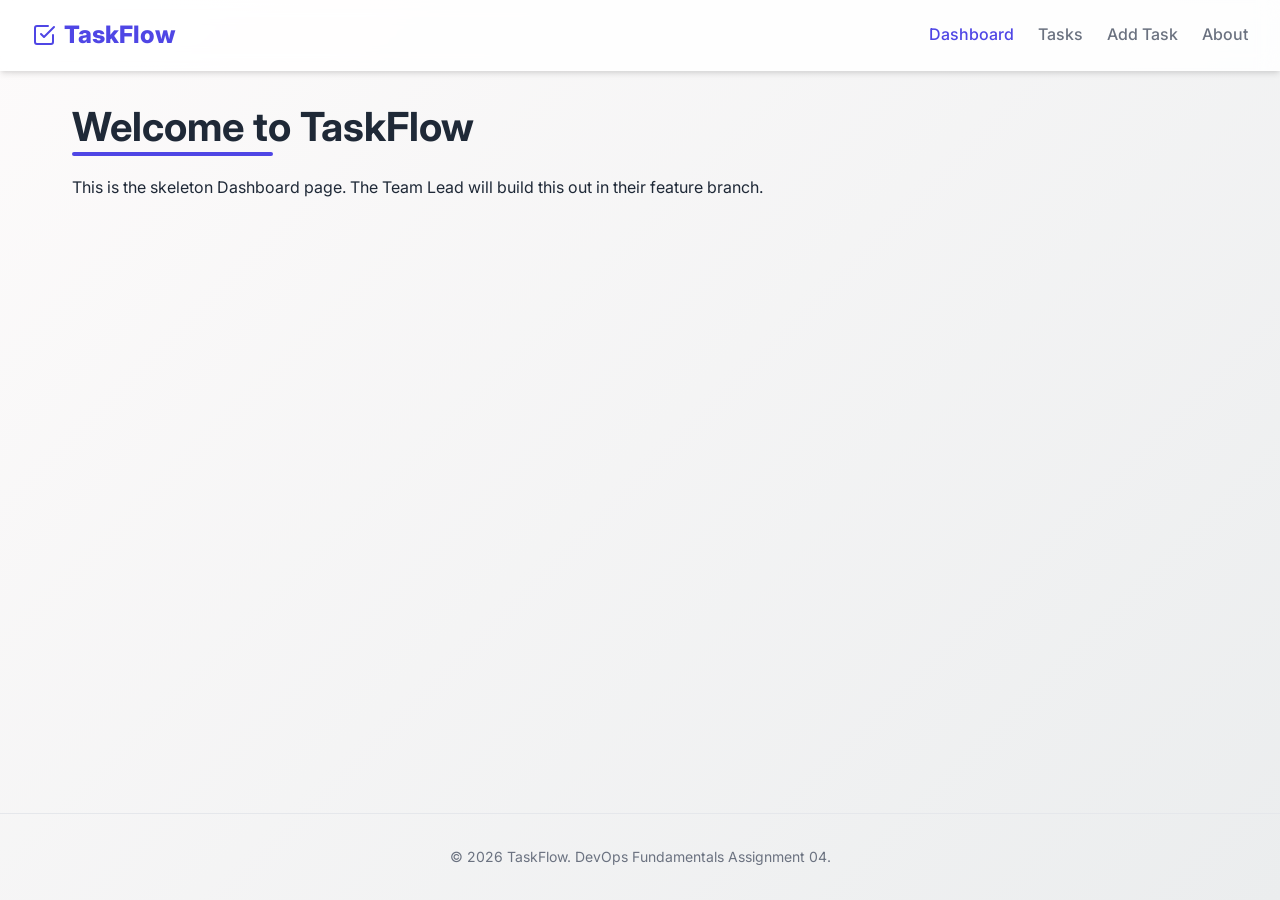
==== index.html @ f93e072d "Initial commit: Repository skeleton and Assignment document" ====
<!DOCTYPE html>
<html lang="en">
<head>
    <meta charset="UTF-8">
    <meta name="viewport" content="width=device-width, initial-scale=1.0">
    <title>TaskFlow - Dashboard</title>
    <link href="https://fonts.googleapis.com/css2?family=Inter:wght@400;500;600;700;800&display=swap" rel="stylesheet">
    <link rel="stylesheet" href="style.css">
</head>
<body>
    <header>
        <a href="index.html" class="logo">
            <svg width="24" height="24" viewBox="0 0 24 24" fill="none" stroke="currentColor" stroke-width="2" stroke-linecap="round" stroke-linejoin="round"><path d="M9 11l3 3L22 4"></path><path d="M21 12v7a2 2 0 0 1-2 2H5a2 2 0 0 1-2-2V5a2 2 0 0 1 2-2h11"></path></svg>
            TaskFlow
        </a>
        <nav>
            <ul>
                <li><a href="index.html" class="active">Dashboard</a></li>
                <li><a href="task-list.html">Tasks</a></li>
                <li><a href="add-task.html">Add Task</a></li>
                <li><a href="about.html">About</a></li>
            </ul>
        </nav>
    </header>

    <main>
        <!-- Content will be added by Team Lead on their feature branch -->
        <h1>Welcome to TaskFlow</h1>
        <p>This is the skeleton Dashboard page. The Team Lead will build this out in their feature branch.</p>
    </main>

    <footer>
        <p>&copy; 2026 TaskFlow. DevOps Fundamentals Assignment 04.</p>
    </footer>
</body>
</html>
---- style.css ----
/* Base Variables & Reset */
:root {
  --primary: #4F46E5;
  --primary-hover: #4338CA;
  --secondary: #10B981;
  --dark: #1F2937;
  --light: #F9FAFB;
  --gray: #6B7280;
  --gray-light: #E5E7EB;
  --danger: #EF4444;
  --warning: #F59E0B;
  --glass: rgba(255, 255, 255, 0.85);
  --glass-border: rgba(255, 255, 255, 0.3);
  --shadow: 0 4px 6px -1px rgba(0, 0, 0, 0.1), 0 2px 4px -1px rgba(0, 0, 0, 0.06);
  --shadow-lg: 0 10px 15px -3px rgba(0, 0, 0, 0.1), 0 4px 6px -2px rgba(0, 0, 0, 0.05);
}

* {
  margin: 0;
  padding: 0;
  box-sizing: border-box;
}

body {
  font-family: 'Inter', -apple-system, BlinkMacSystemFont, "Segoe UI", Roboto, Helvetica, Arial, sans-serif;
  background: linear-gradient(135deg, #fdfbfb 0%, #ebedee 100%);
  color: var(--dark);
  line-height: 1.6;
  min-height: 100vh;
  display: flex;
  flex-direction: column;
}

/* Layout */
header {
  background: var(--glass);
  backdrop-filter: blur(10px);
  border-bottom: 1px solid var(--glass-border);
  padding: 1rem 2rem;
  display: flex;
  justify-content: space-between;
  align-items: center;
  position: sticky;
  top: 0;
  z-index: 100;
  box-shadow: var(--shadow);
}

.logo {
  font-size: 1.5rem;
  font-weight: 800;
  color: var(--primary);
  text-decoration: none;
  display: flex;
  align-items: center;
  gap: 0.5rem;
}

nav ul {
  list-style: none;
  display: flex;
  gap: 1.5rem;
}

nav a {
  text-decoration: none;
  color: var(--gray);
  font-weight: 500;
  transition: color 0.3s ease, transform 0.2s ease;
}

nav a:hover, nav a.active {
  color: var(--primary);
  transform: translateY(-2px);
}

main {
  flex: 1;
  max-width: 1200px;
  margin: 2rem auto;
  padding: 0 2rem;
  width: 100%;
}

/* Typography & General */
h1, h2, h3 {
  font-weight: 700;
  line-height: 1.2;
  margin-bottom: 1rem;
}

h1 {
  font-size: 2.5rem;
  color: var(--dark);
  margin-bottom: 1.5rem;
  position: relative;
  display: inline-block;
}

h1::after {
  content: '';
  position: absolute;
  width: 50%;
  height: 4px;
  bottom: -5px;
  left: 0;
  background: var(--primary);
  border-radius: 2px;
}

/* Components */
.card {
  background: #ffffff;
  border-radius: 16px;
  padding: 2rem;
  box-shadow: var(--shadow);
  transition: transform 0.3s ease, box-shadow 0.3s ease;
  border: 1px solid var(--gray-light);
}

.card:hover {
  transform: translateY(-5px);
  box-shadow: var(--shadow-lg);
}

.btn {
  display: inline-flex;
  align-items: center;
  justify-content: center;
  padding: 0.75rem 1.5rem;
  border-radius: 8px;
  font-weight: 600;
  text-decoration: none;
  border: none;
  cursor: pointer;
  transition: all 0.3s ease;
  font-size: 1rem;
}

.btn-primary {
  background: var(--primary);
  color: white;
  box-shadow: 0 4px 14px 0 rgba(79, 70, 229, 0.39);
}

.btn-primary:hover {
  background: var(--primary-hover);
  box-shadow: 0 6px 20px rgba(79, 70, 229, 0.23);
  transform: translateY(-2px);
}

/* Dashboard Summary Cards */
.summary-grid {
  display: grid;
  grid-template-columns: repeat(auto-fit, minmax(250px, 1fr));
  gap: 1.5rem;
  margin-bottom: 2rem;
}

.summary-card {
  text-align: center;
  padding: 2rem;
}

.summary-value {
  font-size: 3rem;
  font-weight: 800;
  color: var(--primary);
  margin: 1rem 0;
}

.summary-label {
  color: var(--gray);
  text-transform: uppercase;
  letter-spacing: 1px;
  font-size: 0.875rem;
  font-weight: 600;
}

/* Forms */
.form-group {
  margin-bottom: 1.5rem;
}

label {
  display: block;
  font-weight: 600;
  margin-bottom: 0.5rem;
  color: var(--dark);
}

input, textarea, select {
  width: 100%;
  padding: 0.75rem 1rem;
  border: 2px solid var(--gray-light);
  border-radius: 8px;
  font-family: inherit;
  font-size: 1rem;
  transition: border-color 0.3s ease, box-shadow 0.3s ease;
}

input:focus, textarea:focus, select:focus {
  outline: none;
  border-color: var(--primary);
  box-shadow: 0 0 0 3px rgba(79, 70, 229, 0.1);
}

/* Tables */
.table-container {
  overflow-x: auto;
  border-radius: 12px;
  box-shadow: var(--shadow);
}

table {
  width: 100%;
  border-collapse: collapse;
  background: white;
}

th, td {
  padding: 1rem 1.5rem;
  text-align: left;
  border-bottom: 1px solid var(--gray-light);
}

th {
  background: #f8fafc;
  font-weight: 600;
  color: var(--gray);
  text-transform: uppercase;
  font-size: 0.75rem;
  letter-spacing: 0.05em;
}

tr:hover td {
  background: #f1f5f9;
}

/* Badges */
.badge {
  padding: 0.25rem 0.75rem;
  border-radius: 9999px;
  font-size: 0.75rem;
  font-weight: 600;
  text-transform: uppercase;
}

.badge-high { background: #fee2e2; color: var(--danger); }
.badge-medium { background: #fef3c7; color: var(--warning); }
.badge-low { background: #d1fae5; color: var(--secondary); }
.badge-pending { background: #e0e7ff; color: var(--primary); }
.badge-completed { background: #dcfce3; color: var(--secondary); }

/* Footer */
footer {
  text-align: center;
  padding: 2rem;
  color: var(--gray);
  font-size: 0.875rem;
  border-top: 1px solid var(--gray-light);
  margin-top: auto;
}
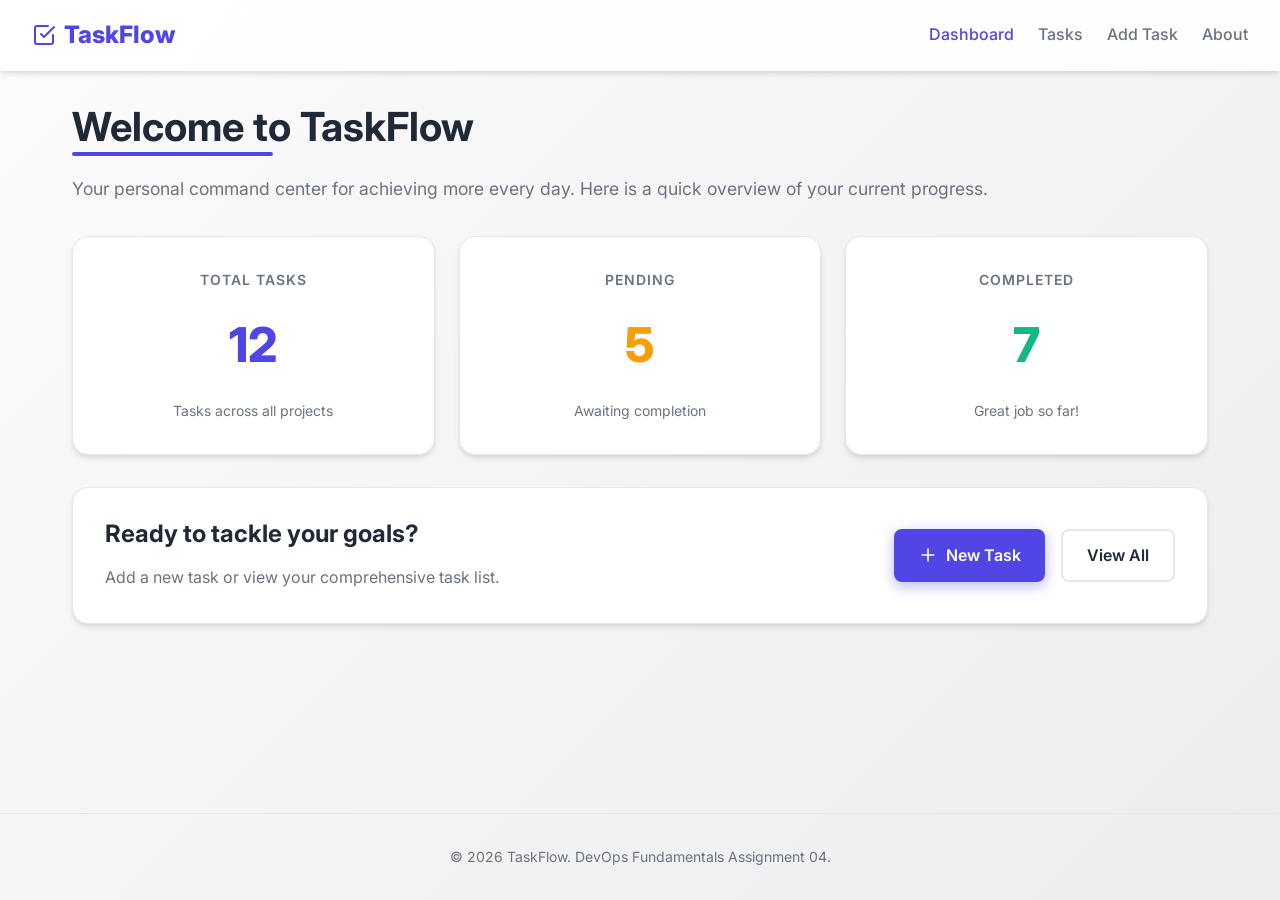
==== commit 94782778: "Feat: Implement Dashboard page (Page 1)" ====
--- a/index.html
+++ b/index.html
@@ -24,9 +24,42 @@
     </header>
 
     <main>
-        <!-- Content will be added by Team Lead on their feature branch -->
         <h1>Welcome to TaskFlow</h1>
-        <p>This is the skeleton Dashboard page. The Team Lead will build this out in their feature branch.</p>
+        <p style="color: var(--gray); margin-bottom: 2rem; font-size: 1.1rem;">Your personal command center for achieving more every day. Here is a quick overview of your current progress.</p>
+        
+        <div class="summary-grid">
+            <div class="card summary-card">
+                <div class="summary-label">Total Tasks</div>
+                <div class="summary-value" id="total-tasks">12</div>
+                <p style="color: var(--gray); font-size: 0.875rem;">Tasks across all projects</p>
+            </div>
+            
+            <div class="card summary-card">
+                <div class="summary-label">Pending</div>
+                <div class="summary-value" id="pending-tasks" style="color: var(--warning);">5</div>
+                <p style="color: var(--gray); font-size: 0.875rem;">Awaiting completion</p>
+            </div>
+            
+            <div class="card summary-card">
+                <div class="summary-label">Completed</div>
+                <div class="summary-value" id="completed-tasks" style="color: var(--secondary);">7</div>
+                <p style="color: var(--gray); font-size: 0.875rem;">Great job so far!</p>
+            </div>
+        </div>
+
+        <div class="card" style="margin-bottom: 2rem; display: flex; justify-content: space-between; align-items: center; flex-wrap: wrap; gap: 1rem;">
+            <div>
+                <h2>Ready to tackle your goals?</h2>
+                <p style="color: var(--gray);">Add a new task or view your comprehensive task list.</p>
+            </div>
+            <div style="display: flex; gap: 1rem;">
+                <a href="add-task.html" class="btn btn-primary">
+                    <svg width="20" height="20" viewBox="0 0 24 24" fill="none" stroke="currentColor" stroke-width="2" stroke-linecap="round" stroke-linejoin="round" style="margin-right: 8px;"><line x1="12" y1="5" x2="12" y2="19"></line><line x1="5" y1="12" x2="19" y2="12"></line></svg>
+                    New Task
+                </a>
+                <a href="task-list.html" class="btn" style="border: 2px solid var(--gray-light); color: var(--dark);">View All</a>
+            </div>
+        </div>
     </main>
 
     <footer>
